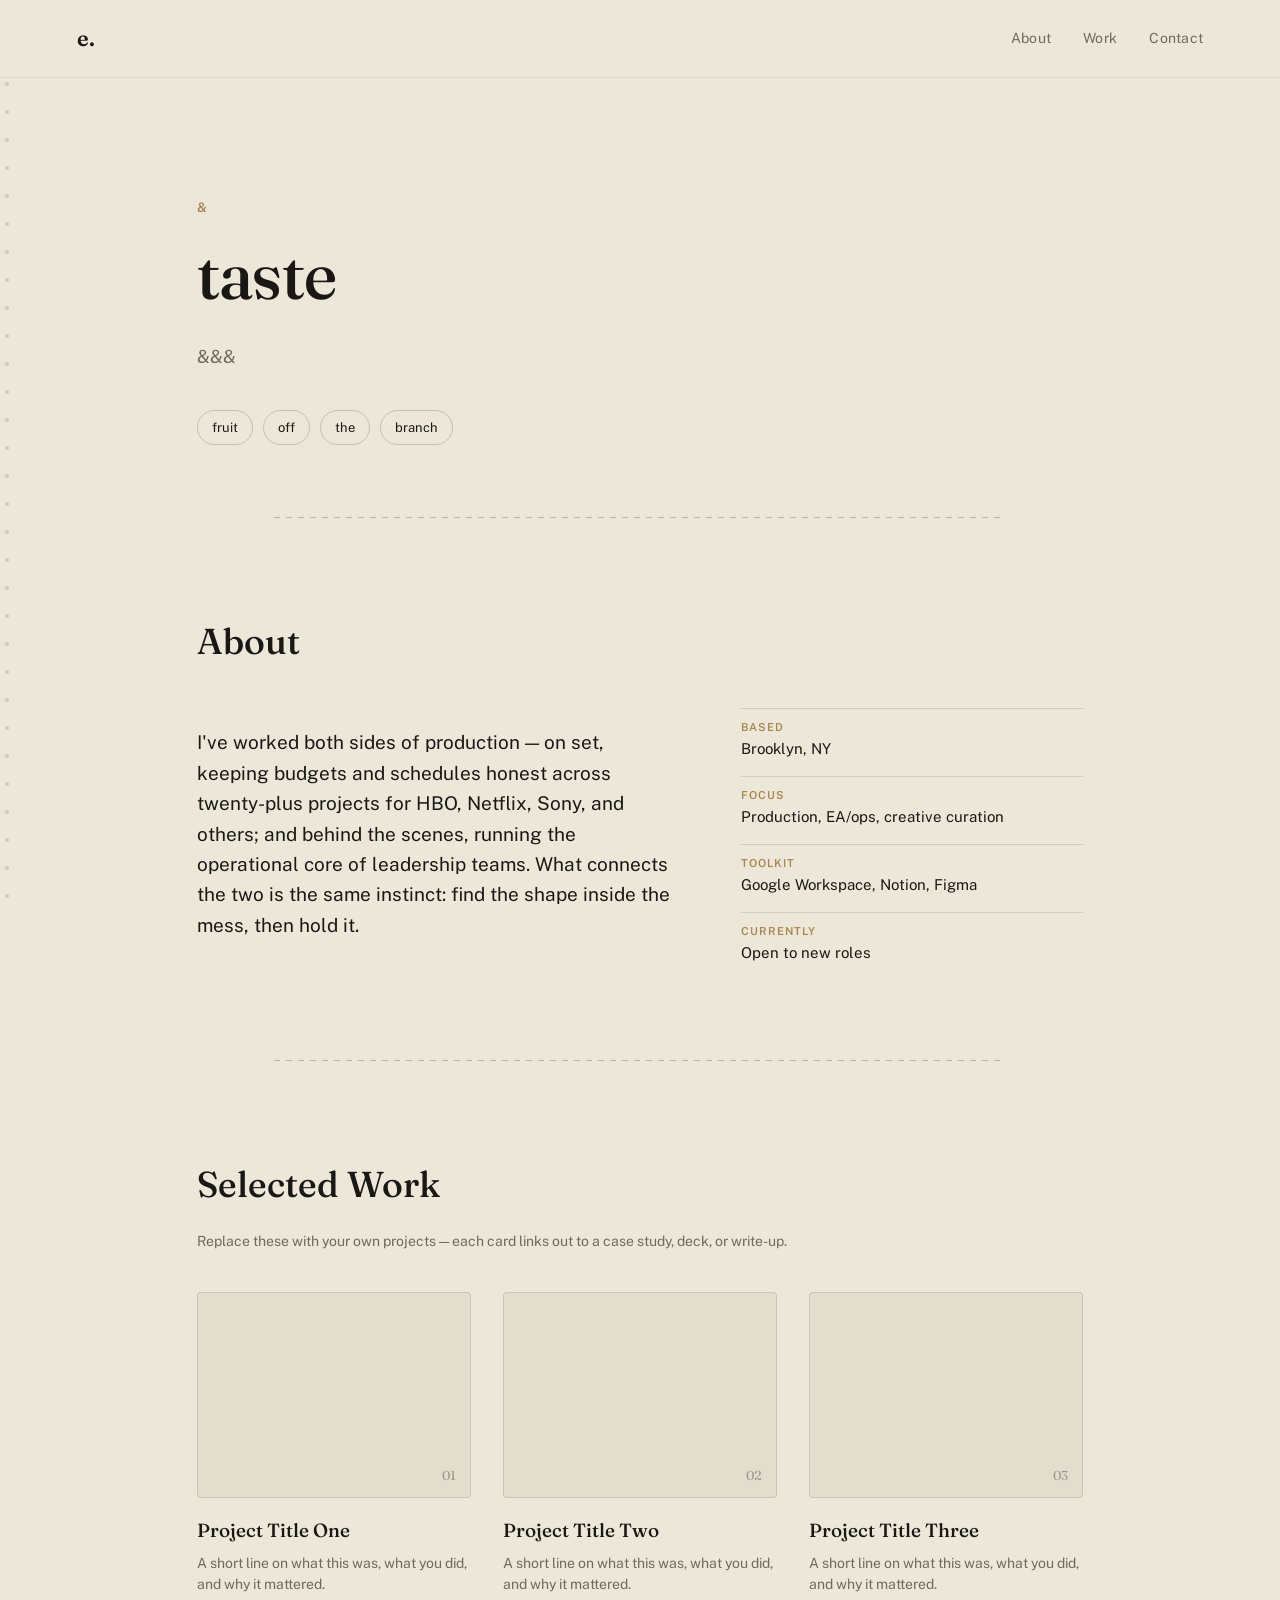
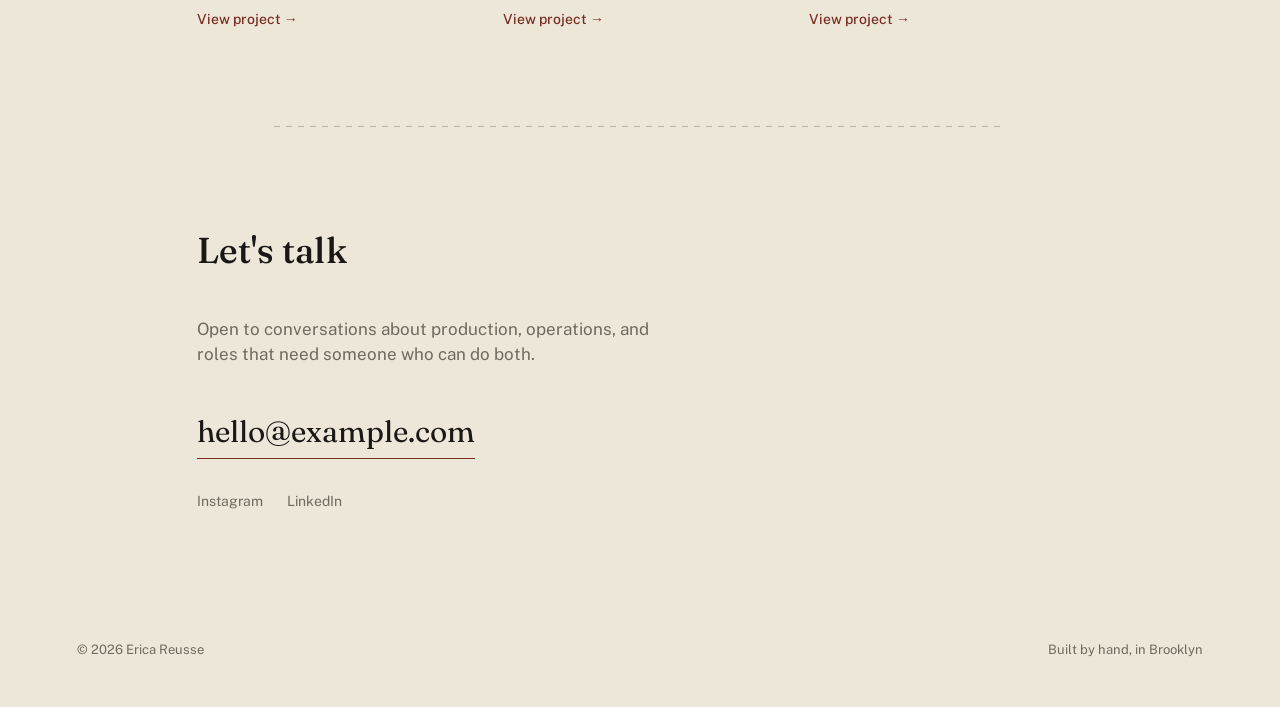
==== index.html @ bbfbd37e "Replace tags in index.html with new content" ====
<!DOCTYPE html>
<html lang="en">
<head>
  <meta charset="UTF-8" />
  <meta name="viewport" content="width=device-width, initial-scale=1.0" />
  <title>erica june</title>
  <link rel="preconnect" href="https://fonts.googleapis.com">
  <link rel="preconnect" href="https://fonts.gstatic.com" crossorigin>
  <link href="https://fonts.googleapis.com/css2?family=Fraunces:opsz,wght@9..144,300;9..144,400;9..144,500;9..144,600&family=Public+Sans:wght@300;400;500;600&display=swap" rel="stylesheet">
  <link rel="stylesheet" href="styles.css" />
</head>
<body>

  <div class="sprocket-rail" aria-hidden="true"></div>

  <header class="site-header">
    <a href="#top" class="mark">e.</a>
    <nav>
      <a href="#about">About</a>
      <a href="#work">Work</a>
      <a href="#contact">Contact</a>
    </nav>
  </header>

  <main id="top">

    <section class="hero">
      <p class="eyebrow">&</p>
      <h1>taste</em></h1>
      <p class="hero-sub">
        &&&
      </p>
      <div class="tag-strip">
        <span>fruit</span>
        <span>off</span>
        <span>the</span>
        <span>branch</span>
      </div>
    </section>

    <div class="divider" aria-hidden="true"></div>

    <section id="about" class="about">
      <h2>About</h2>
      <div class="about-grid">
        <p class="about-lede">
          I've worked both sides of production — on set, keeping budgets and
          schedules honest across twenty-plus projects for HBO, Netflix, Sony,
          and others; and behind the scenes, running the operational core of
          leadership teams. What connects the two is the same instinct: find
          the shape inside the mess, then hold it.
        </p>
        <ul class="about-facts">
          <li><span>Based</span> Brooklyn, NY</li>
          <li><span>Focus</span> Production, EA/ops, creative curation</li>
          <li><span>Toolkit</span> Google Workspace, Notion, Figma</li>
          <li><span>Currently</span> Open to new roles</li>
        </ul>
      </div>
    </section>

    <div class="divider" aria-hidden="true"></div>

    <section id="work" class="work">
      <h2>Selected Work</h2>
      <p class="section-note">Replace these with your own projects — each card links out to a case study, deck, or write-up.</p>

      <div class="work-grid">
        <article class="work-card">
          <div class="work-thumb" data-label="01"></div>
          <h3>Project Title One</h3>
          <p>A short line on what this was, what you did, and why it mattered.</p>
          <a href="#" class="work-link">View project →</a>
        </article>

        <article class="work-card">
          <div class="work-thumb" data-label="02"></div>
          <h3>Project Title Two</h3>
          <p>A short line on what this was, what you did, and why it mattered.</p>
          <a href="#" class="work-link">View project →</a>
        </article>

        <article class="work-card">
          <div class="work-thumb" data-label="03"></div>
          <h3>Project Title Three</h3>
          <p>A short line on what this was, what you did, and why it mattered.</p>
          <a href="#" class="work-link">View project →</a>
        </article>
      </div>
    </section>

    <div class="divider" aria-hidden="true"></div>

    <section id="contact" class="contact">
      <h2>Let's talk</h2>
      <p>
        Open to conversations about production, operations, and roles that need
        someone who can do both.
      </p>
      <a class="contact-email" href="mailto:hello@example.com">hello@example.com</a>
      <div class="social-row">
        <a href="#" target="_blank" rel="noopener">Instagram</a>
        <a href="#" target="_blank" rel="noopener">LinkedIn</a>
      </div>
    </section>

  </main>

  <footer class="site-footer">
    <span>© <span id="year"></span> Erica Reusse</span>
    <span class="footer-mark">Built by hand, in Brooklyn</span>
  </footer>

  <script src="script.js"></script>
</body>
</html>
---- styles.css ----
/* ============================================
   TOKENS
   ============================================ */
:root {
  --ink: #1a1815;
  --bone: #ede7da;
  --bone-dim: #e3ddce;
  --oxblood: #7a2e22;
  --brass: #a8874f;
  --ash: #6e6a5f;

  --display: "Fraunces", serif;
  --body: "Public Sans", sans-serif;

  --max-w: 1040px;
  --edge: clamp(24px, 6vw, 96px);
}

* { box-sizing: border-box; }

html {
  scroll-behavior: smooth;
}

@media (prefers-reduced-motion: reduce) {
  html { scroll-behavior: auto; }
  * { animation: none !important; transition: none !important; }
}

body {
  margin: 0;
  background: var(--bone);
  color: var(--ink);
  font-family: var(--body);
  font-weight: 400;
  line-height: 1.5;
  -webkit-font-smoothing: antialiased;
}

a {
  color: inherit;
}

h1, h2, h3 {
  font-family: var(--display);
  font-weight: 500;
  margin: 0;
}

em {
  font-style: italic;
  color: var(--oxblood);
}

:focus-visible {
  outline: 2px solid var(--oxblood);
  outline-offset: 3px;
}

/* ============================================
   SIGNATURE MOTIF — sprocket rail
   A thin perforated strip along the left edge,
   quoting a film reel's sprocket holes. Used once,
   as the page's spine, not repeated as decoration.
   ============================================ */
.sprocket-rail {
  position: fixed;
  top: 0;
  left: 0;
  width: 14px;
  height: 100%;
  background-image: radial-gradient(circle, var(--ash) 2px, transparent 2.2px);
  background-size: 14px 28px;
  background-position: center 14px;
  opacity: 0.22;
  z-index: 0;
  pointer-events: none;
}

@media (max-width: 720px) {
  .sprocket-rail { display: none; }
}

/* ============================================
   HEADER
   ============================================ */
.site-header {
  position: sticky;
  top: 0;
  z-index: 10;
  display: flex;
  align-items: center;
  justify-content: space-between;
  padding: 22px var(--edge);
  background: rgba(237, 231, 218, 0.86);
  backdrop-filter: blur(6px);
  border-bottom: 1px solid rgba(26, 24, 21, 0.08);
}

.mark {
  font-family: var(--display);
  font-size: 22px;
  font-weight: 600;
  text-decoration: none;
  color: var(--ink);
}

.site-header nav {
  display: flex;
  gap: 32px;
}

.site-header nav a {
  text-decoration: none;
  font-size: 14px;
  letter-spacing: 0.02em;
  color: var(--ash);
  transition: color 0.2s ease;
}

.site-header nav a:hover {
  color: var(--oxblood);
}

/* ============================================
   LAYOUT
   ============================================ */
main {
  max-width: var(--max-w);
  margin: 0 auto;
  padding: 0 var(--edge);
  position: relative;
  z-index: 1;
}

section {
  padding: 96px 0;
}

.divider {
  max-width: var(--max-w);
  margin: 0 auto;
  padding: 0 var(--edge);
}

.divider::after {
  content: "";
  display: block;
  height: 1px;
  background: repeating-linear-gradient(
    to right,
    var(--ash) 0,
    var(--ash) 6px,
    transparent 6px,
    transparent 12px
  );
  opacity: 0.4;
}

/* ============================================
   HERO
   ============================================ */
.hero {
  padding-top: 120px;
  padding-bottom: 72px;
}

.eyebrow {
  font-size: 13px;
  letter-spacing: 0.12em;
  text-transform: uppercase;
  color: var(--brass);
  margin: 0 0 20px;
  font-weight: 600;
}

.hero h1 {
  font-size: clamp(38px, 6vw, 68px);
  line-height: 1.08;
  letter-spacing: -0.01em;
  max-width: 16ch;
}

.hero-sub {
  margin: 32px 0 0;
  max-width: 52ch;
  font-size: 18px;
  color: var(--ash);
}

.tag-strip {
  display: flex;
  flex-wrap: wrap;
  gap: 10px;
  margin-top: 40px;
}

.tag-strip span {
  font-size: 13px;
  padding: 7px 14px;
  border: 1px solid rgba(26, 24, 21, 0.18);
  border-radius: 999px;
  color: var(--ink);
}

/* ============================================
   ABOUT
   ============================================ */
.about h2,
.work h2,
.contact h2 {
  font-size: clamp(28px, 4vw, 36px);
  margin-bottom: 40px;
}

.about-grid {
  display: grid;
  grid-template-columns: 1.4fr 1fr;
  gap: 64px;
}

.about-lede {
  font-size: 19px;
  line-height: 1.6;
  color: var(--ink);
  max-width: 48ch;
}

.about-facts {
  list-style: none;
  margin: 0;
  padding: 0;
  display: flex;
  flex-direction: column;
  gap: 16px;
  font-size: 15px;
}

.about-facts li {
  display: flex;
  flex-direction: column;
  gap: 2px;
  border-top: 1px solid rgba(26, 24, 21, 0.12);
  padding-top: 10px;
}

.about-facts span {
  font-size: 11px;
  letter-spacing: 0.1em;
  text-transform: uppercase;
  color: var(--brass);
  font-weight: 600;
}

@media (max-width: 720px) {
  .about-grid {
    grid-template-columns: 1fr;
    gap: 32px;
  }
}

/* ============================================
   WORK
   ============================================ */
.section-note {
  color: var(--ash);
  font-size: 14px;
  margin: -20px 0 40px;
}

.work-grid {
  display: grid;
  grid-template-columns: repeat(3, 1fr);
  gap: 32px;
}

.work-card {
  display: flex;
  flex-direction: column;
}

.work-thumb {
  aspect-ratio: 4 / 3;
  background: var(--bone-dim);
  border: 1px solid rgba(26, 24, 21, 0.12);
  border-radius: 4px;
  position: relative;
  margin-bottom: 18px;
  overflow: hidden;
}

.work-thumb::after {
  content: attr(data-label);
  position: absolute;
  bottom: 12px;
  right: 14px;
  font-family: var(--display);
  font-size: 13px;
  color: var(--ash);
  opacity: 0.6;
}

.work-card h3 {
  font-size: 19px;
  margin-bottom: 8px;
}

.work-card p {
  font-size: 14px;
  color: var(--ash);
  margin: 0 0 14px;
  line-height: 1.5;
}

.work-link {
  font-size: 14px;
  text-decoration: none;
  color: var(--oxblood);
  font-weight: 500;
}

.work-link:hover {
  text-decoration: underline;
}

@media (max-width: 900px) {
  .work-grid {
    grid-template-columns: 1fr;
  }
}

/* ============================================
   CONTACT
   ============================================ */
.contact p {
  font-size: 17px;
  color: var(--ash);
  max-width: 46ch;
}

.contact-email {
  display: inline-block;
  margin-top: 24px;
  font-family: var(--display);
  font-size: clamp(22px, 3vw, 30px);
  text-decoration: none;
  color: var(--ink);
  border-bottom: 1px solid var(--oxblood);
  padding-bottom: 4px;
}

.contact-email:hover {
  color: var(--oxblood);
}

.social-row {
  display: flex;
  gap: 24px;
  margin-top: 32px;
}

.social-row a {
  font-size: 14px;
  text-decoration: none;
  color: var(--ash);
}

.social-row a:hover {
  color: var(--oxblood);
}

/* ============================================
   FOOTER
   ============================================ */
.site-footer {
  display: flex;
  justify-content: space-between;
  padding: 32px var(--edge) 48px;
  font-size: 13px;
  color: var(--ash);
  position: relative;
  z-index: 1;
}

@media (max-width: 600px) {
  .site-footer {
    flex-direction: column;
    gap: 8px;
  }
}
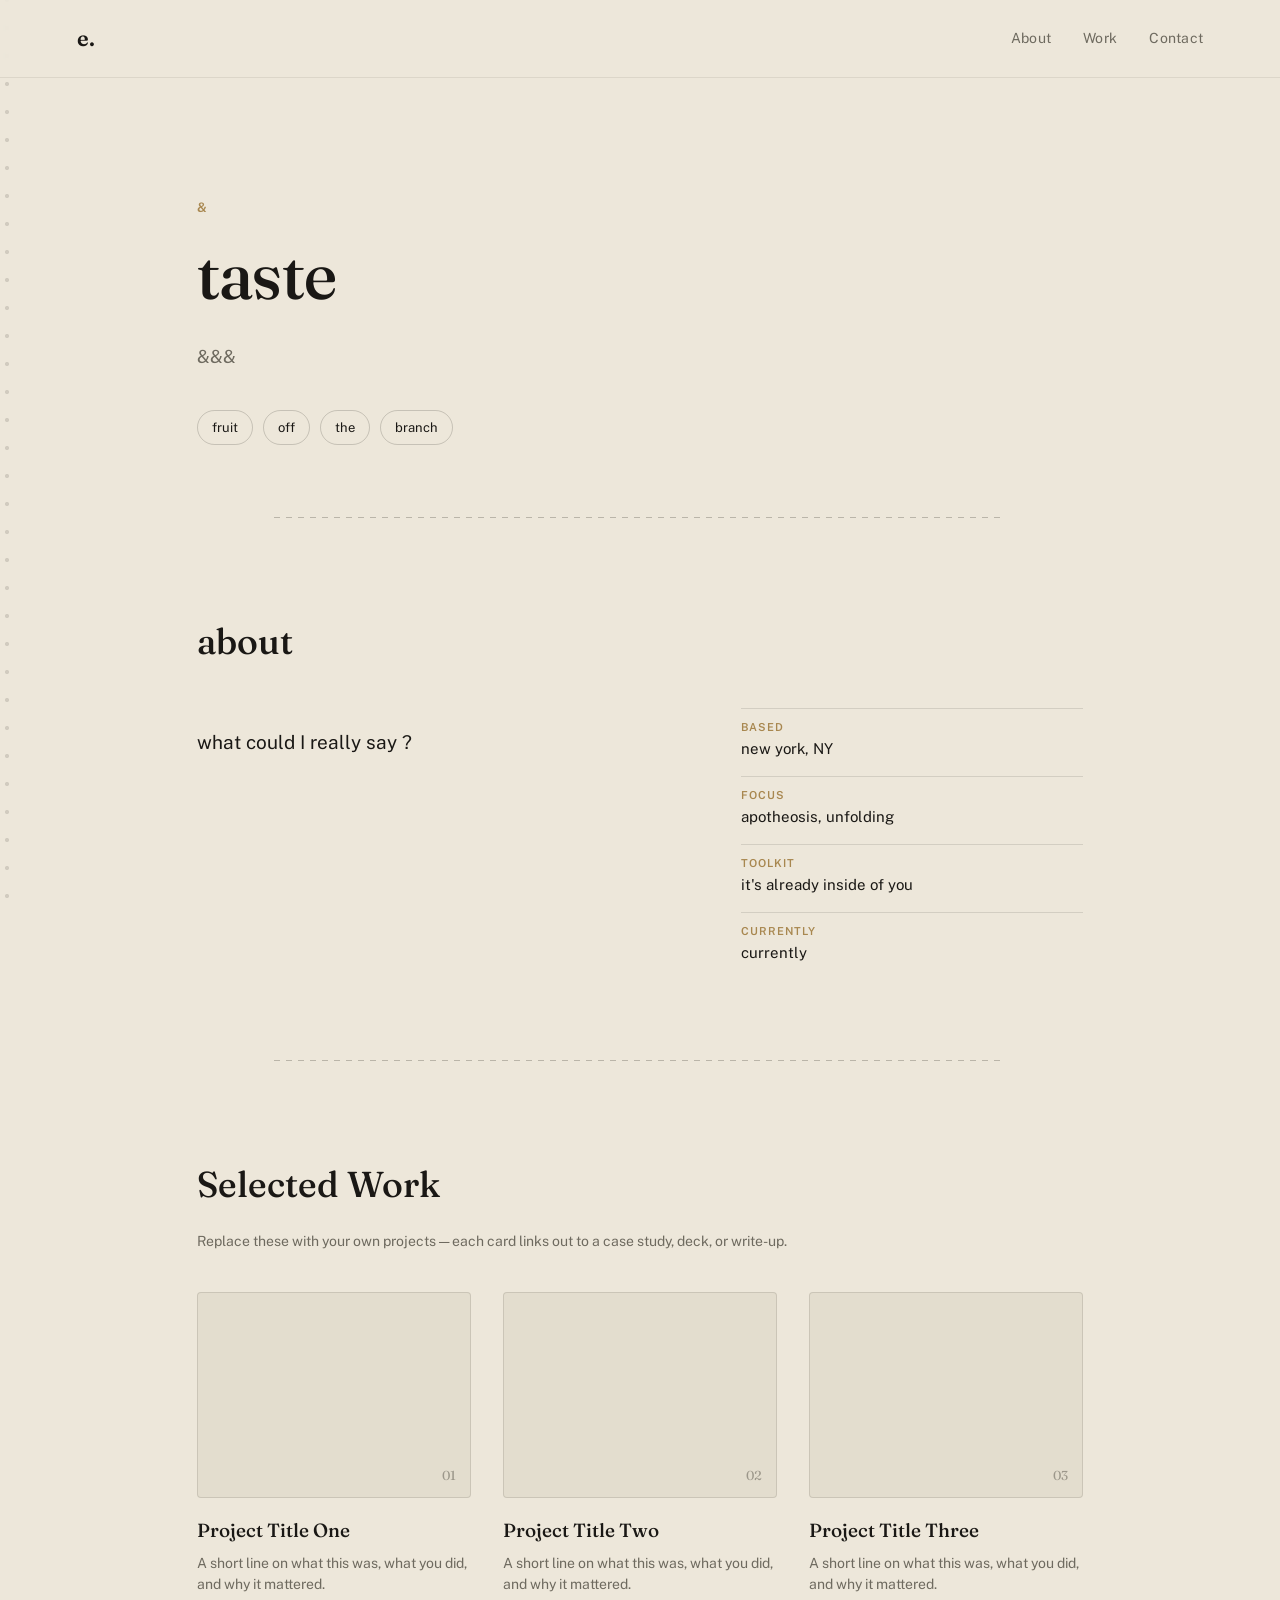
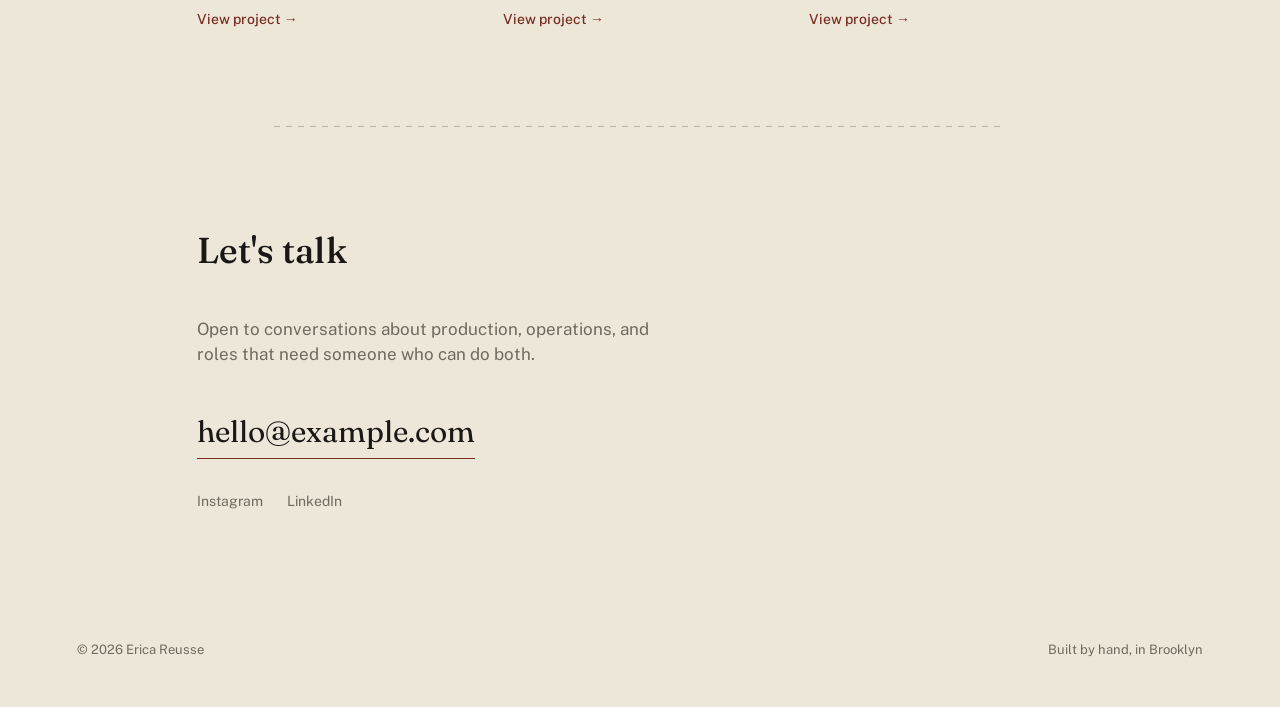
==== commit a7464969: "Revise 'About' section content and heading style Updated the 'About' section with new content and ch" ====
--- a/index.html
+++ b/index.html
@@ -41,20 +41,16 @@
     <div class="divider" aria-hidden="true"></div>
 
     <section id="about" class="about">
-      <h2>About</h2>
+      <h2>about</h2>
       <div class="about-grid">
         <p class="about-lede">
-          I've worked both sides of production — on set, keeping budgets and
-          schedules honest across twenty-plus projects for HBO, Netflix, Sony,
-          and others; and behind the scenes, running the operational core of
-          leadership teams. What connects the two is the same instinct: find
-          the shape inside the mess, then hold it.
+          what could I really say ?
         </p>
         <ul class="about-facts">
-          <li><span>Based</span> Brooklyn, NY</li>
-          <li><span>Focus</span> Production, EA/ops, creative curation</li>
-          <li><span>Toolkit</span> Google Workspace, Notion, Figma</li>
-          <li><span>Currently</span> Open to new roles</li>
+          <li><span>Based</span> new york, NY</li>
+          <li><span>Focus</span> apotheosis, unfolding</li>
+          <li><span>Toolkit</span> it's already inside of you</li>
+          <li><span>Currently</span> currently</li>
         </ul>
       </div>
     </section>
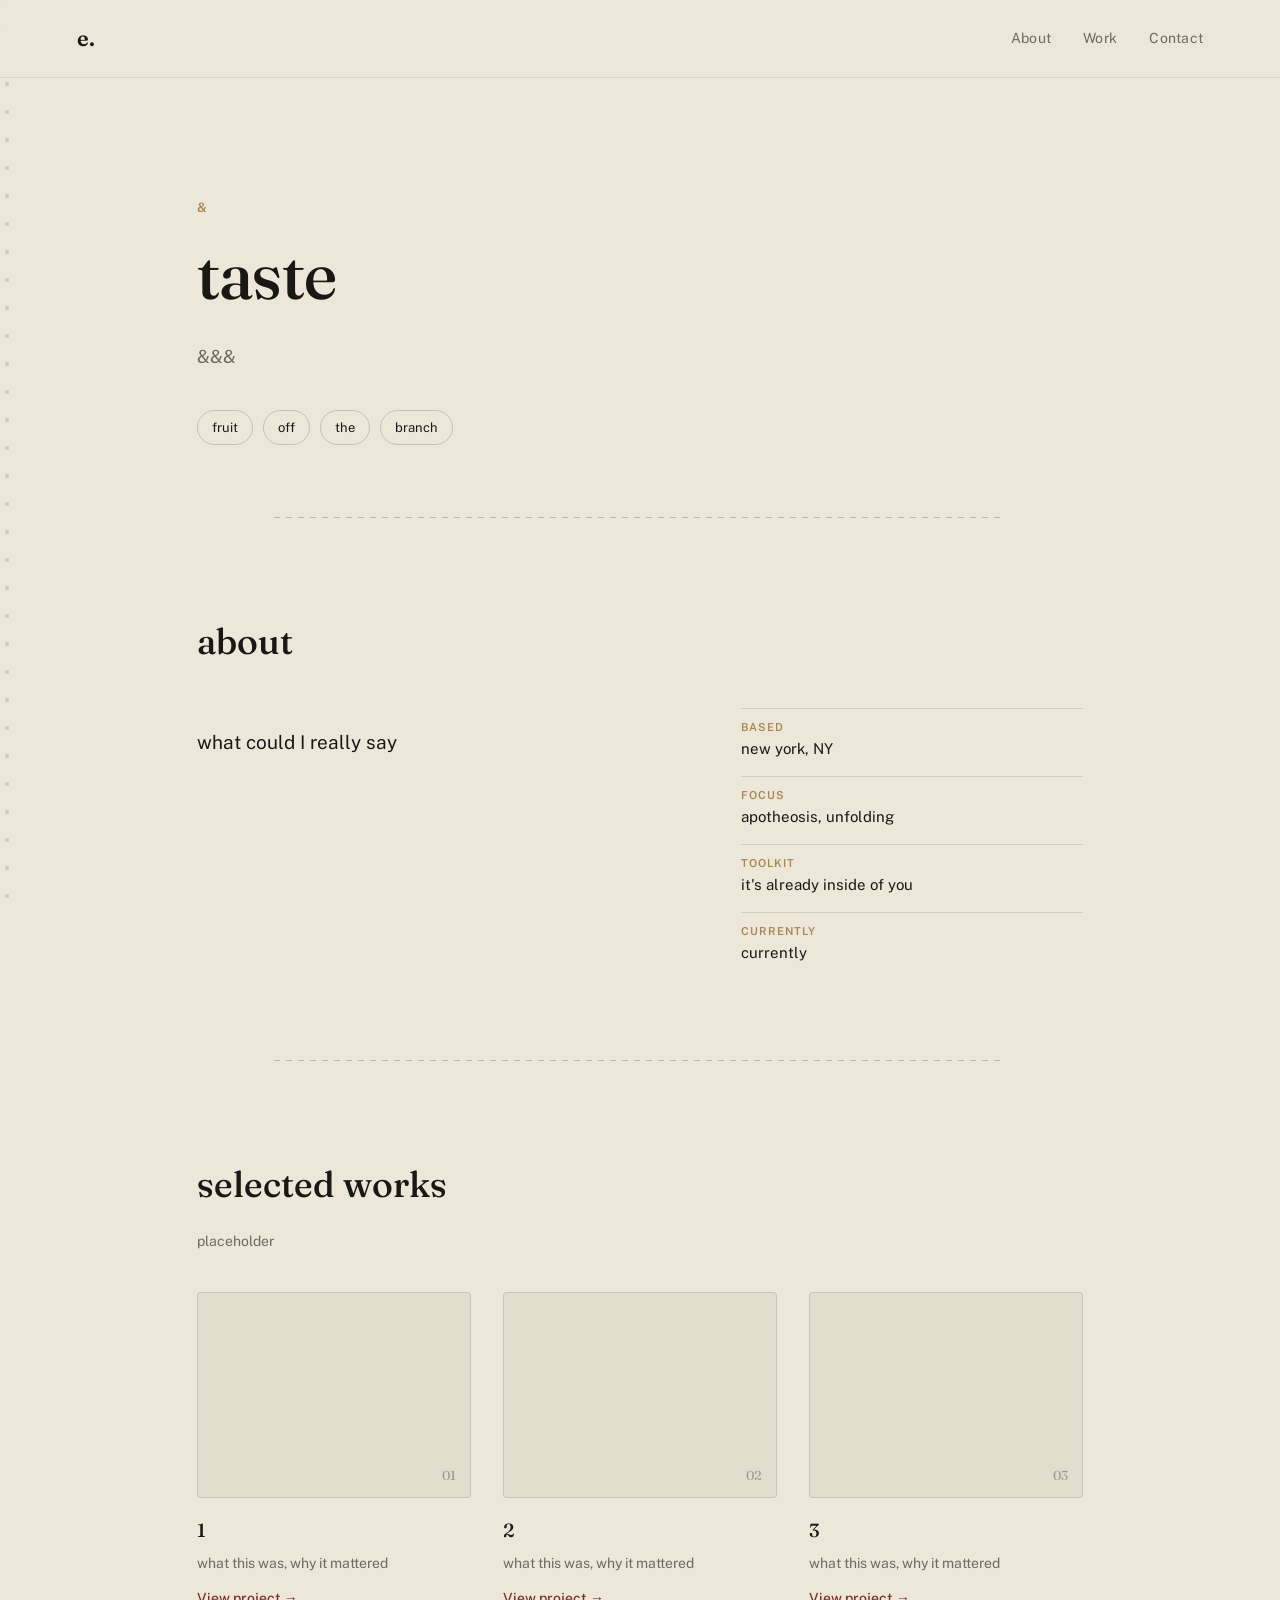
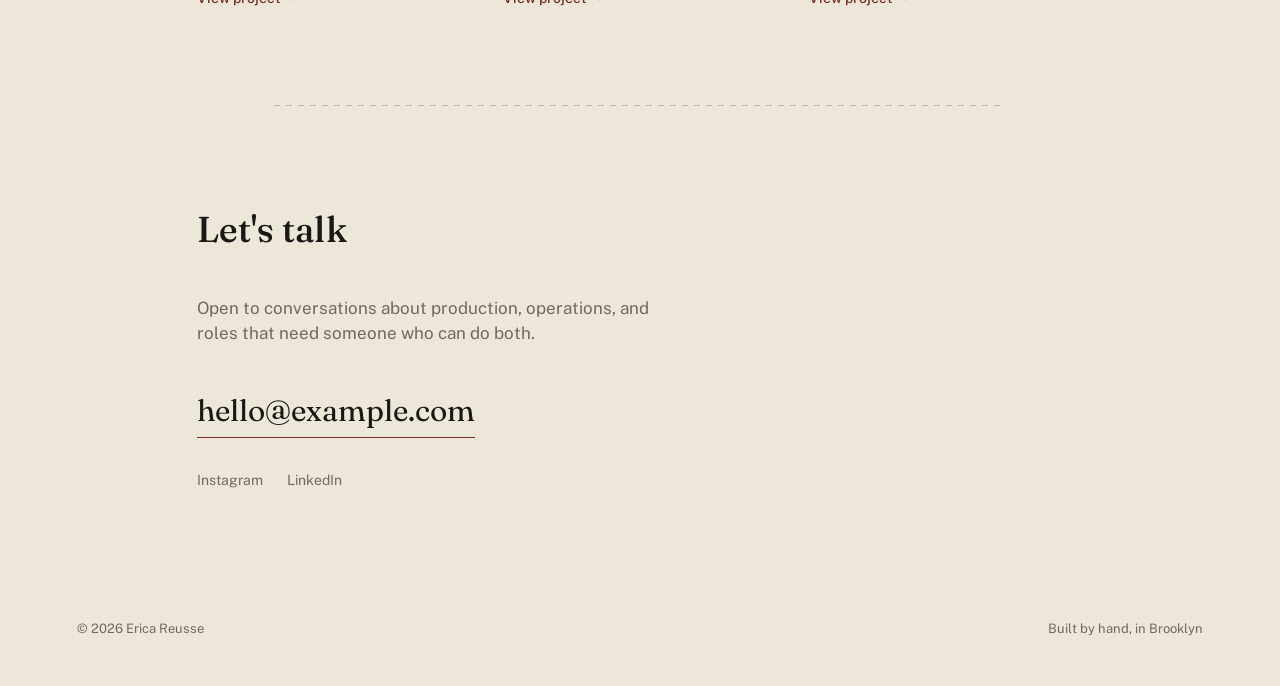
==== commit da3005e5: "Update about section and project titles in index.html" ====
--- a/index.html
+++ b/index.html
@@ -44,7 +44,7 @@
       <h2>about</h2>
       <div class="about-grid">
         <p class="about-lede">
-          what could I really say ?
+          what could I really say
         </p>
         <ul class="about-facts">
           <li><span>Based</span> new york, NY</li>
@@ -58,28 +58,28 @@
     <div class="divider" aria-hidden="true"></div>
 
     <section id="work" class="work">
-      <h2>Selected Work</h2>
-      <p class="section-note">Replace these with your own projects — each card links out to a case study, deck, or write-up.</p>
+      <h2>selected works</h2>
+      <p class="section-note">placeholder</p>
 
       <div class="work-grid">
         <article class="work-card">
           <div class="work-thumb" data-label="01"></div>
-          <h3>Project Title One</h3>
-          <p>A short line on what this was, what you did, and why it mattered.</p>
+          <h3>1</h3>
+          <p>what this was, why it mattered</p>
           <a href="#" class="work-link">View project →</a>
         </article>
 
         <article class="work-card">
           <div class="work-thumb" data-label="02"></div>
-          <h3>Project Title Two</h3>
-          <p>A short line on what this was, what you did, and why it mattered.</p>
+          <h3>2</h3>
+          <p>what this was, why it mattered</p>
           <a href="#" class="work-link">View project →</a>
         </article>
 
         <article class="work-card">
           <div class="work-thumb" data-label="03"></div>
-          <h3>Project Title Three</h3>
-          <p>A short line on what this was, what you did, and why it mattered.</p>
+          <h3>3</h3>
+          <p>what this was, why it mattered</p>
           <a href="#" class="work-link">View project →</a>
         </article>
       </div>
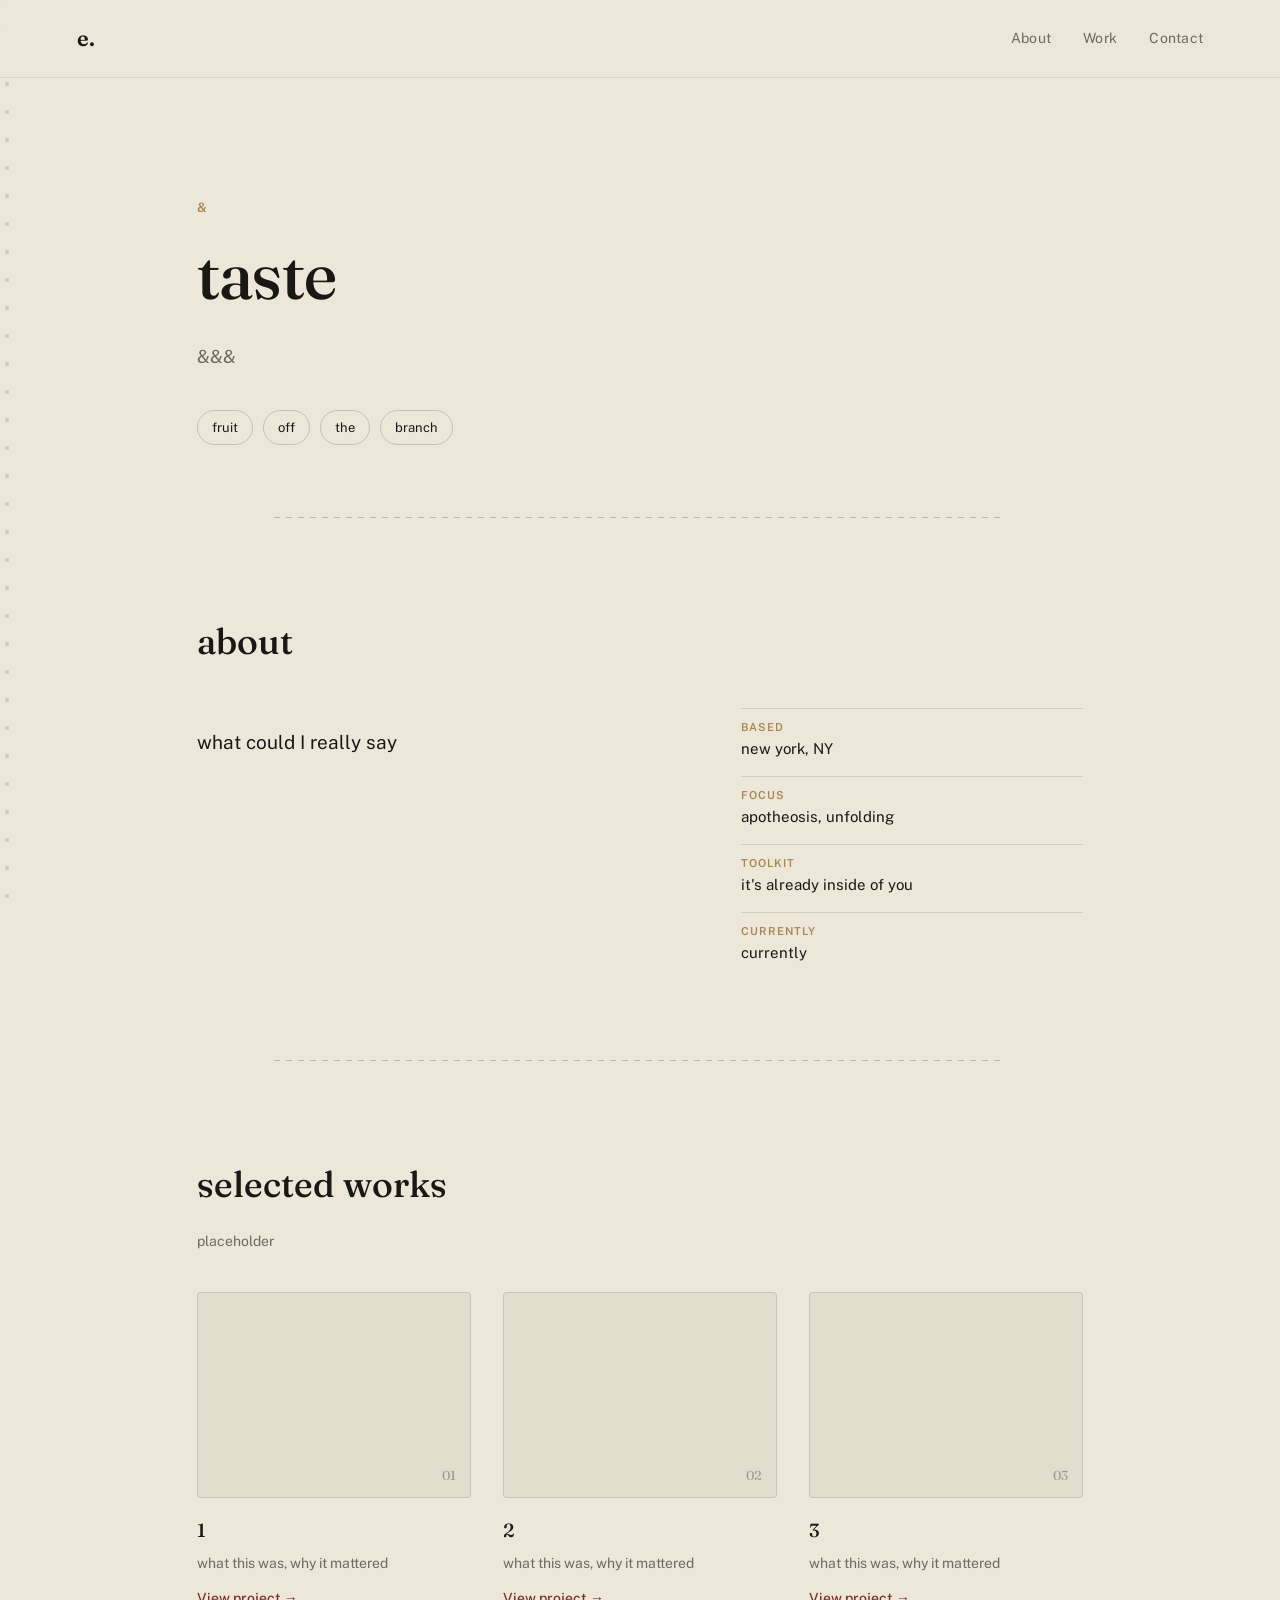
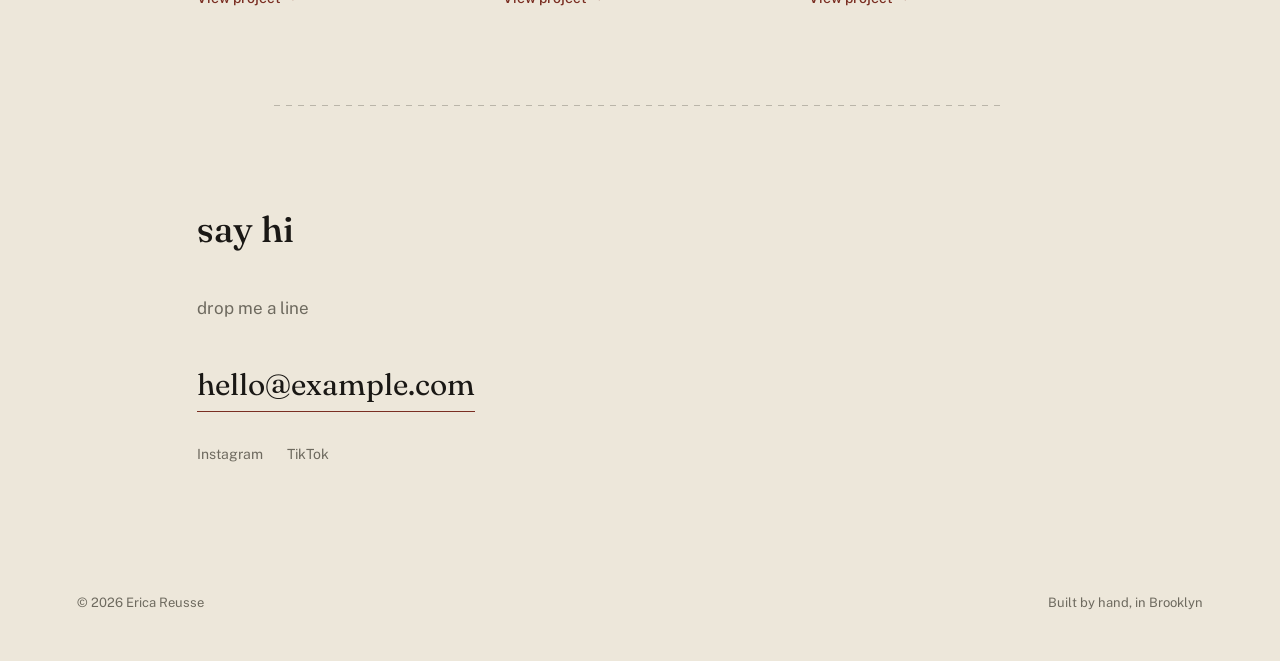
==== commit 86f8c808: "Modify contact section heading and social links Updated contact section headings and links." ====
--- a/index.html
+++ b/index.html
@@ -88,15 +88,14 @@
     <div class="divider" aria-hidden="true"></div>
 
     <section id="contact" class="contact">
-      <h2>Let's talk</h2>
+      <h2>say hi</h2>
       <p>
-        Open to conversations about production, operations, and roles that need
-        someone who can do both.
+        drop me a line
       </p>
       <a class="contact-email" href="mailto:hello@example.com">hello@example.com</a>
       <div class="social-row">
-        <a href="#" target="_blank" rel="noopener">Instagram</a>
-        <a href="#" target="_blank" rel="noopener">LinkedIn</a>
+        <a href="https://www.instagram.com/reusse/" target="_blank" rel="noopener">Instagram</a>
+        <a href="https://www.tiktok.com/@ericaruckus" target="_blank" rel="noopener">TikTok</a>
       </div>
     </section>
 
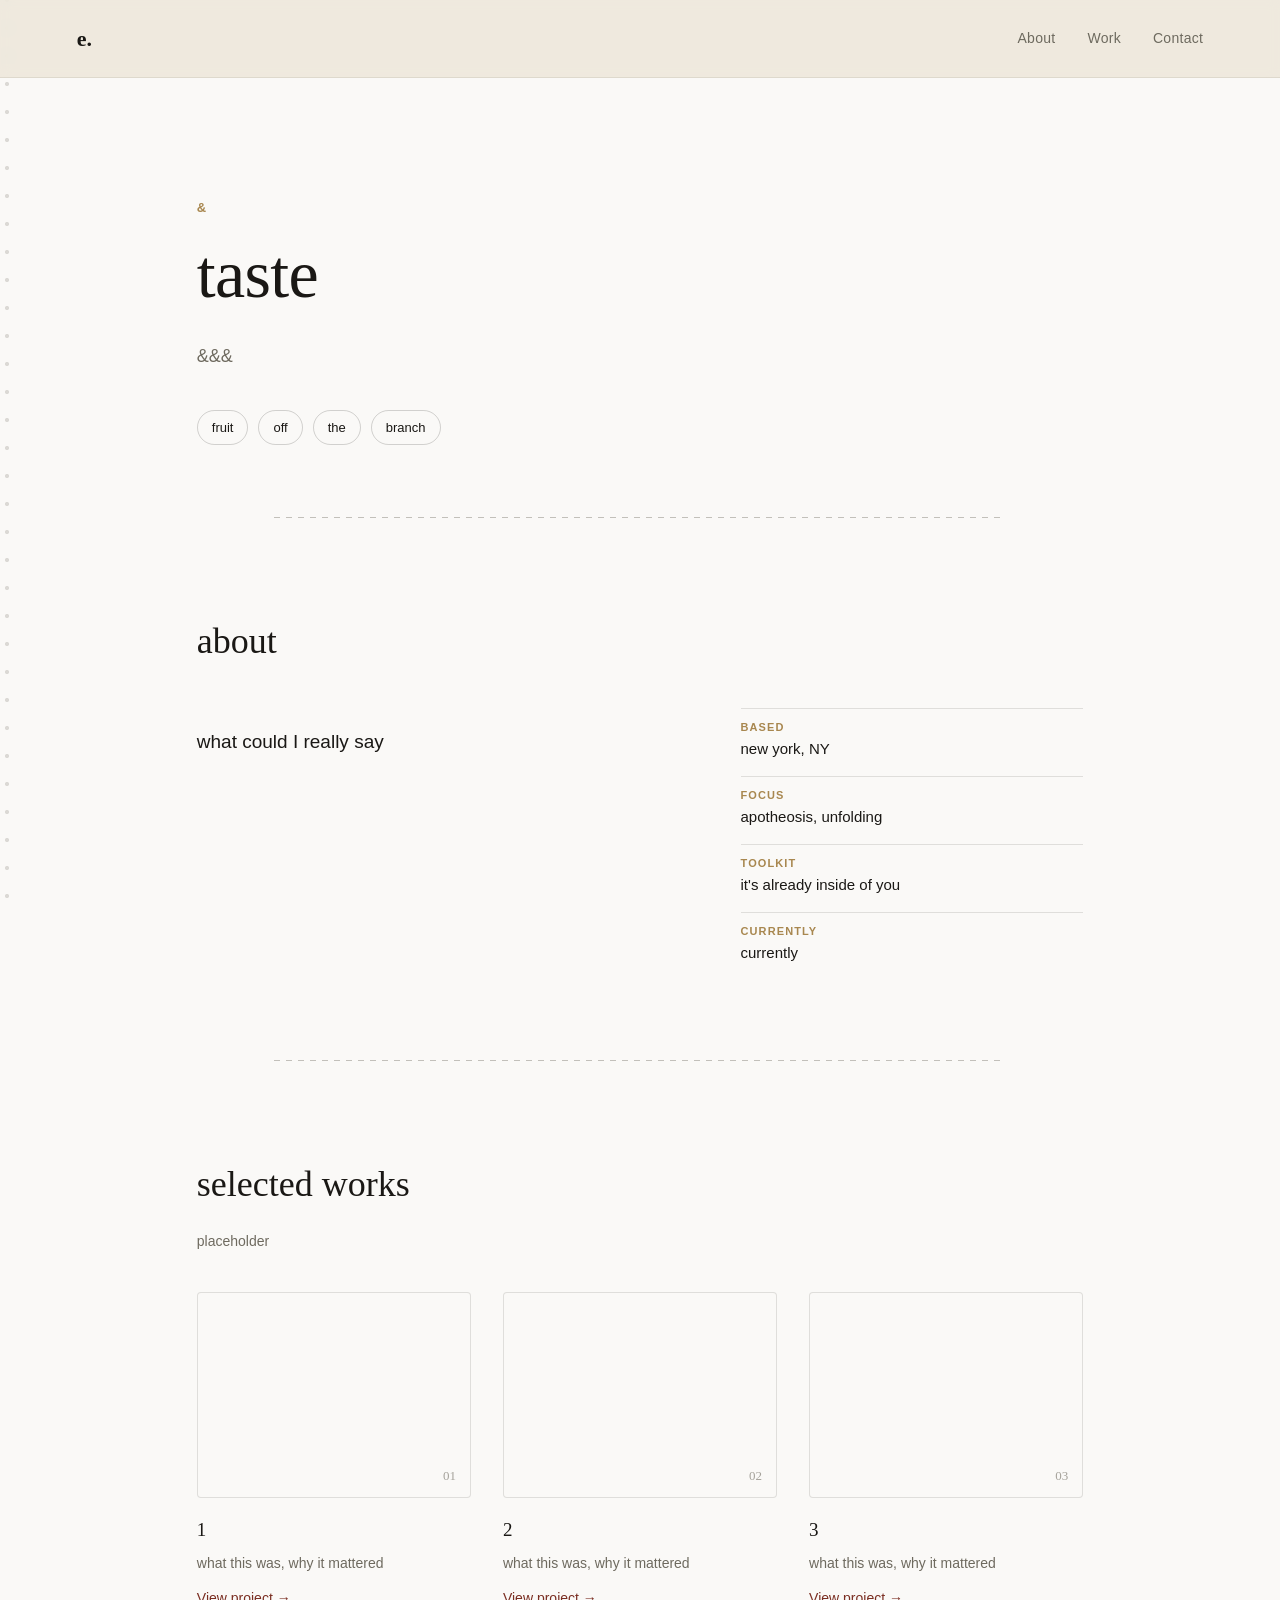
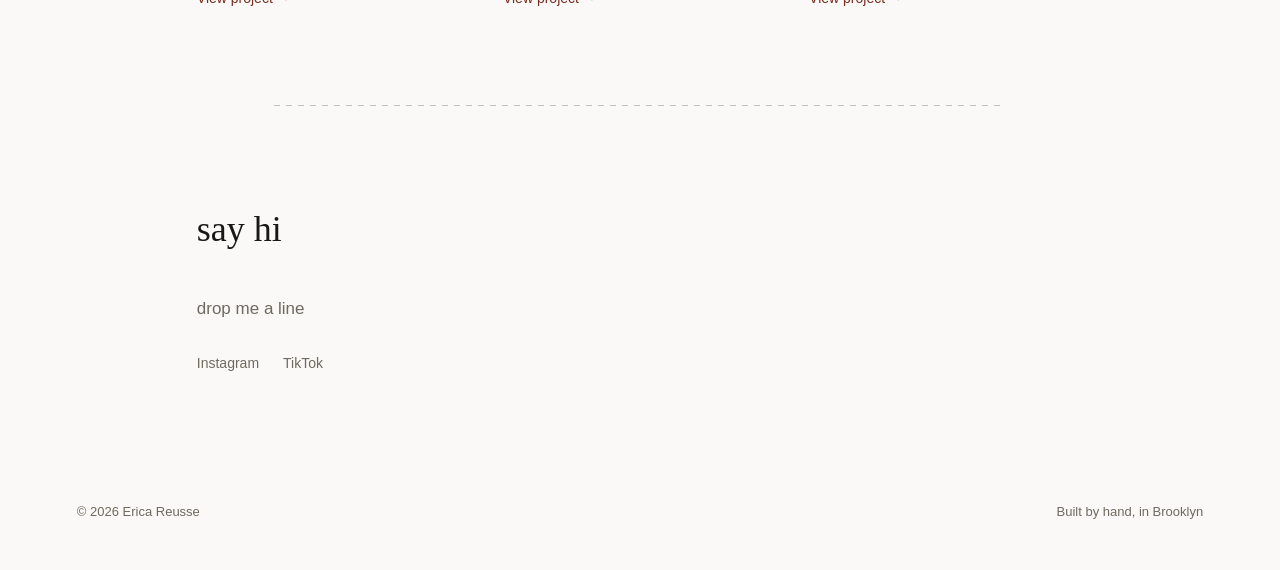
==== commit e8606d34: "Remove contact email link from index.html Removed contact email link from the page." ====
--- a/index.html
+++ b/index.html
@@ -92,7 +92,6 @@
       <p>
         drop me a line
       </p>
-      <a class="contact-email" href="mailto:hello@example.com">hello@example.com</a>
       <div class="social-row">
         <a href="https://www.instagram.com/reusse/" target="_blank" rel="noopener">Instagram</a>
         <a href="https://www.tiktok.com/@ericaruckus" target="_blank" rel="noopener">TikTok</a>
--- a/styles.css
+++ b/styles.css
@@ -3,14 +3,14 @@
    ============================================ */
 :root {
   --ink: #1a1815;
-  --bone: #ede7da;
-  --bone-dim: #e3ddce;
+  --bone: #faf9f7;
+  --bone-dim: #faf9f7;
   --oxblood: #7a2e22;
   --brass: #a8874f;
   --ash: #6e6a5f;
 
-  --display: "Fraunces", serif;
-  --body: "Public Sans", sans-serif;
+  --display: "cutive mono", serif;
+  --body: "cutive mono", sans-serif;
 
   --max-w: 1040px;
   --edge: clamp(24px, 6vw, 96px);
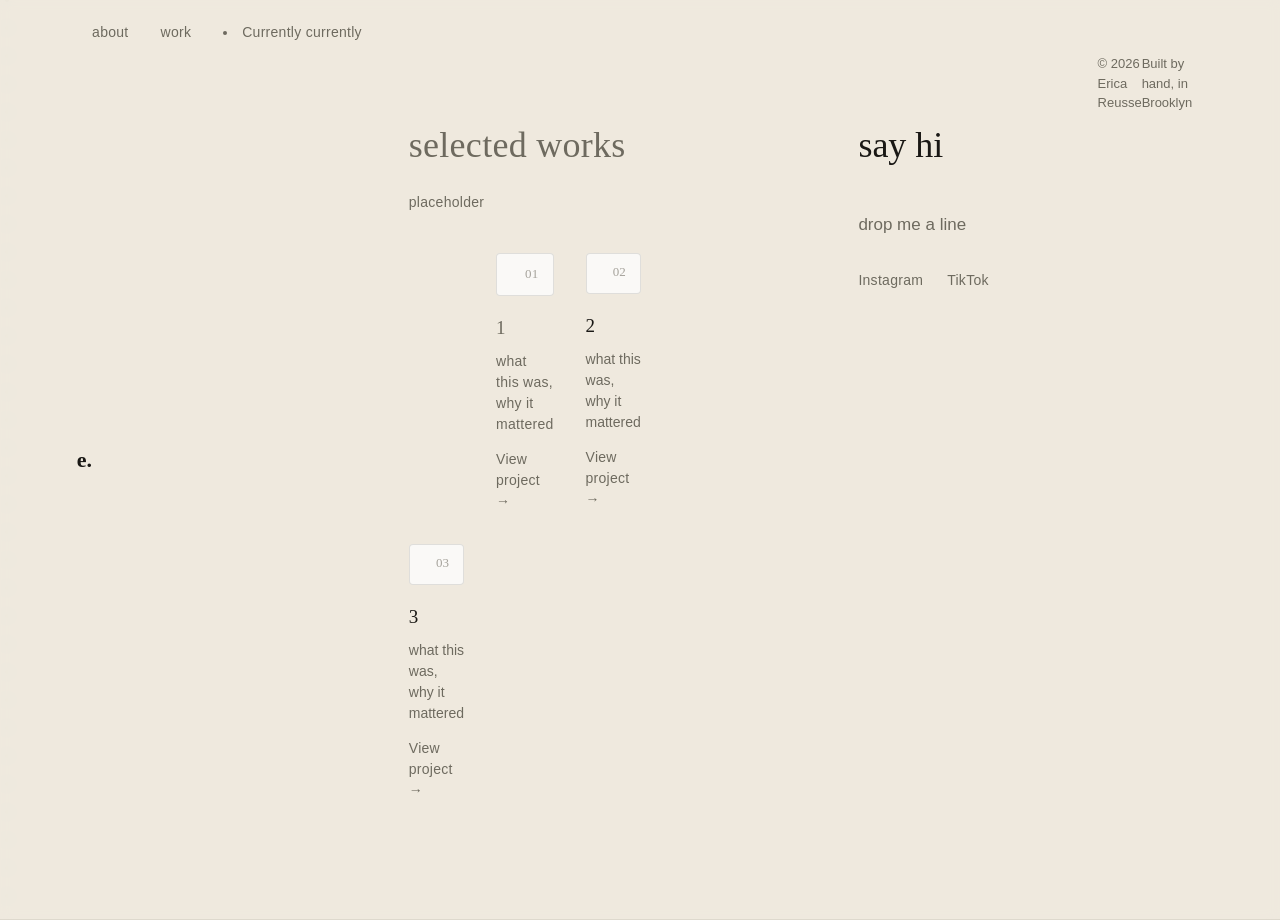
==== commit e083ee50: "Update navigation links in index.html" ====
--- a/index.html
+++ b/index.html
@@ -16,9 +16,10 @@
   <header class="site-header">
     <a href="#top" class="mark">e.</a>
     <nav>
-      <a href="#about">About</a>
-      <a href="#work">Work</a>
-      <a href="#contact">Contact</a>
+      <a href="#about">about</a>
+      <a href="#work">work</a>
+      <a href='#weather">weather</a>
+      <a href="#contact">contact</a>
     </nav>
   </header>
 
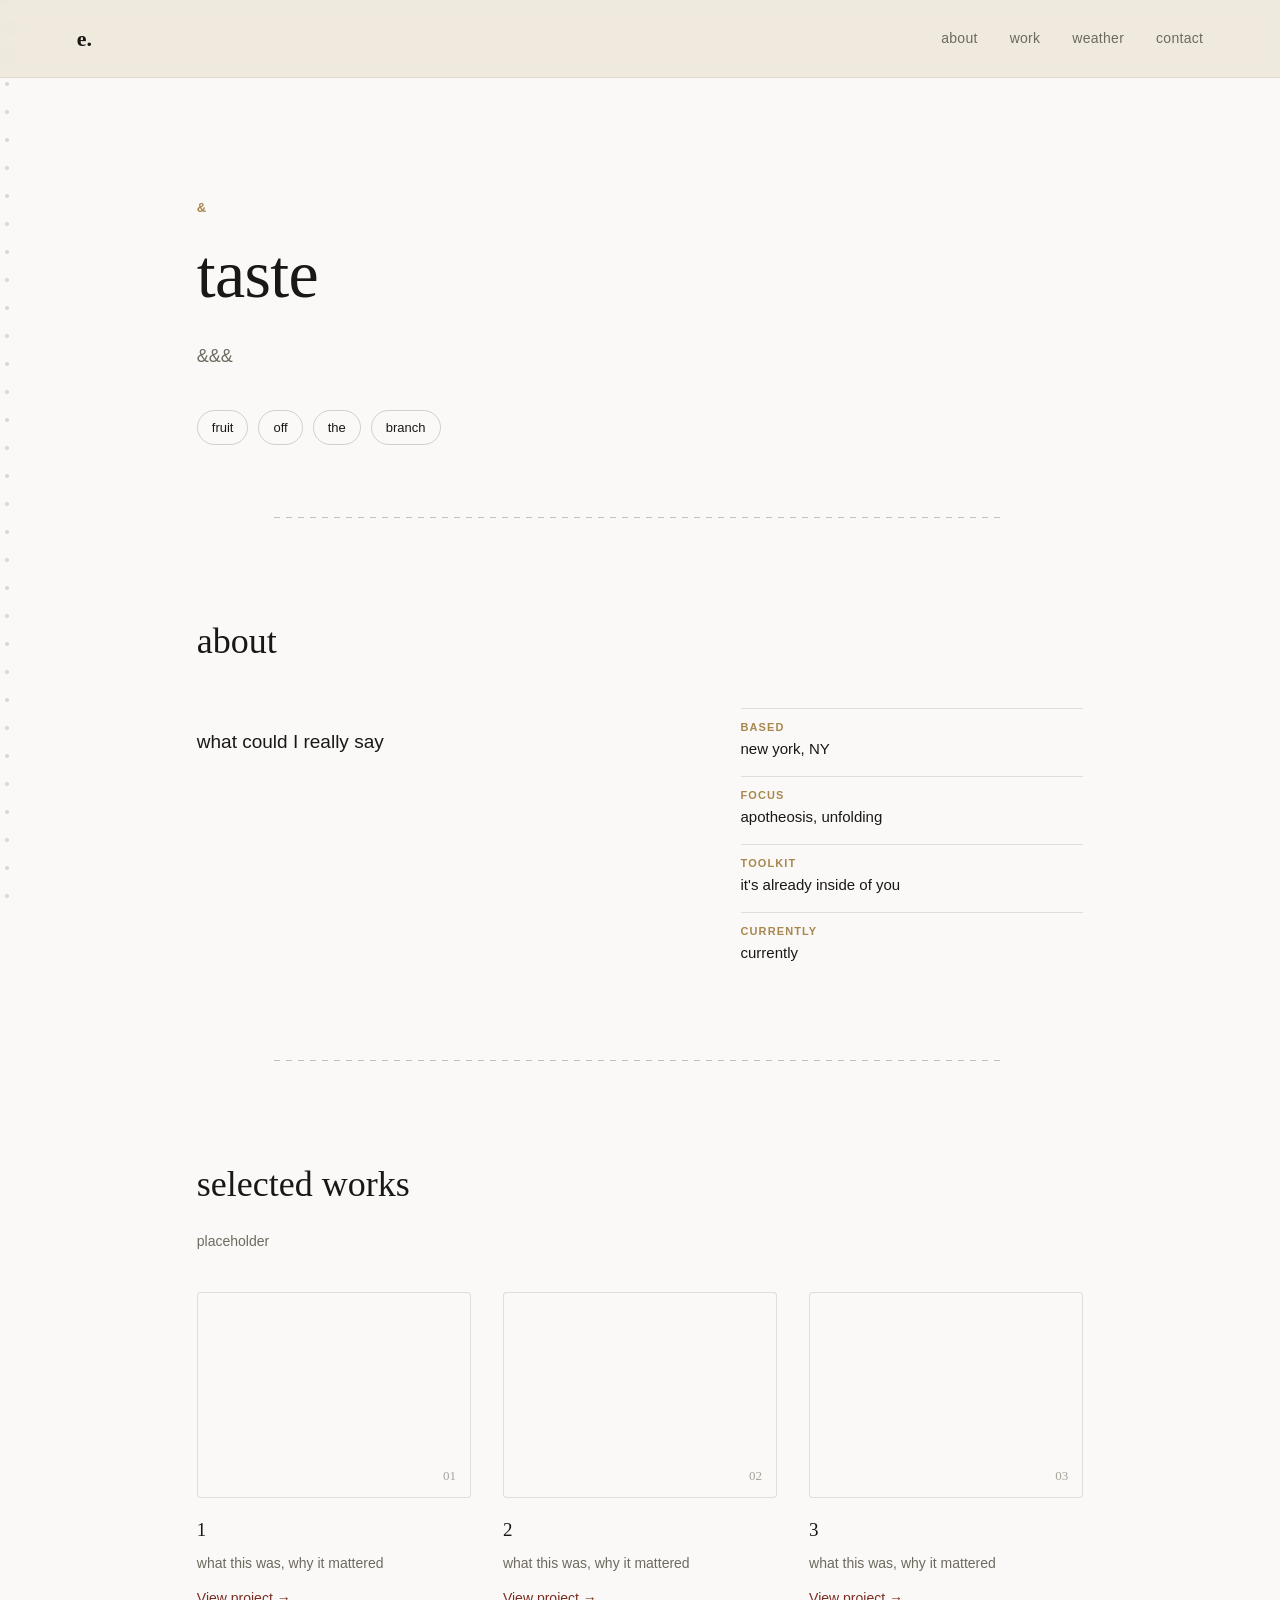
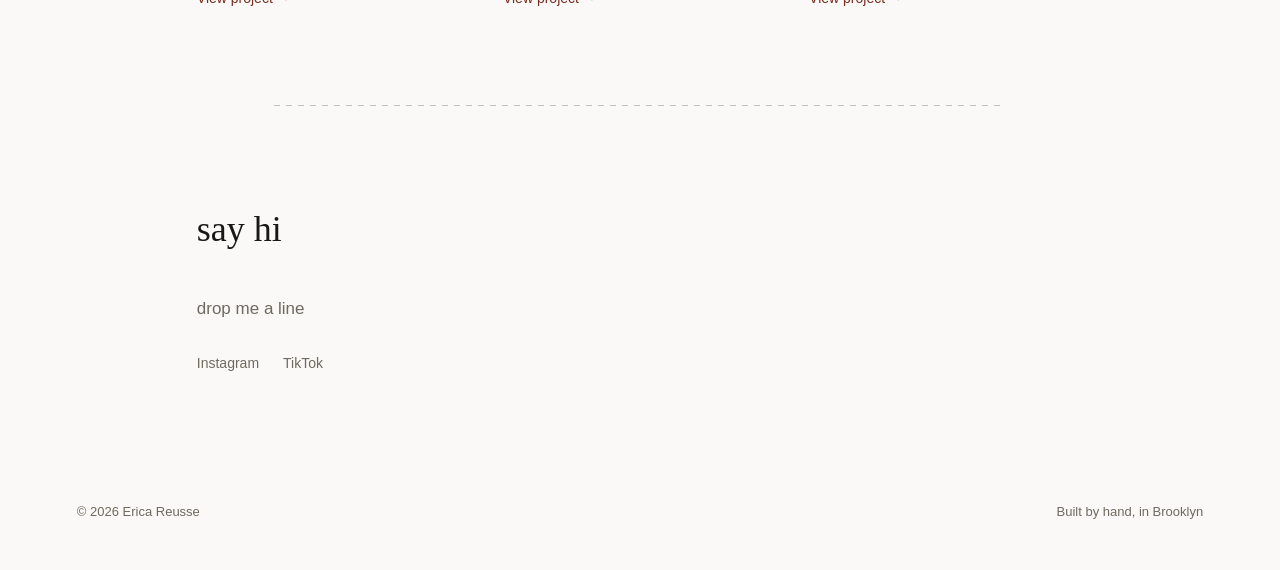
==== commit a55fca58: "Fix HTML syntax for weather link" ====
--- a/index.html
+++ b/index.html
@@ -18,7 +18,7 @@
     <nav>
       <a href="#about">about</a>
       <a href="#work">work</a>
-      <a href='#weather">weather</a>
+      <a href="#weather">weather</a>
       <a href="#contact">contact</a>
     </nav>
   </header>
